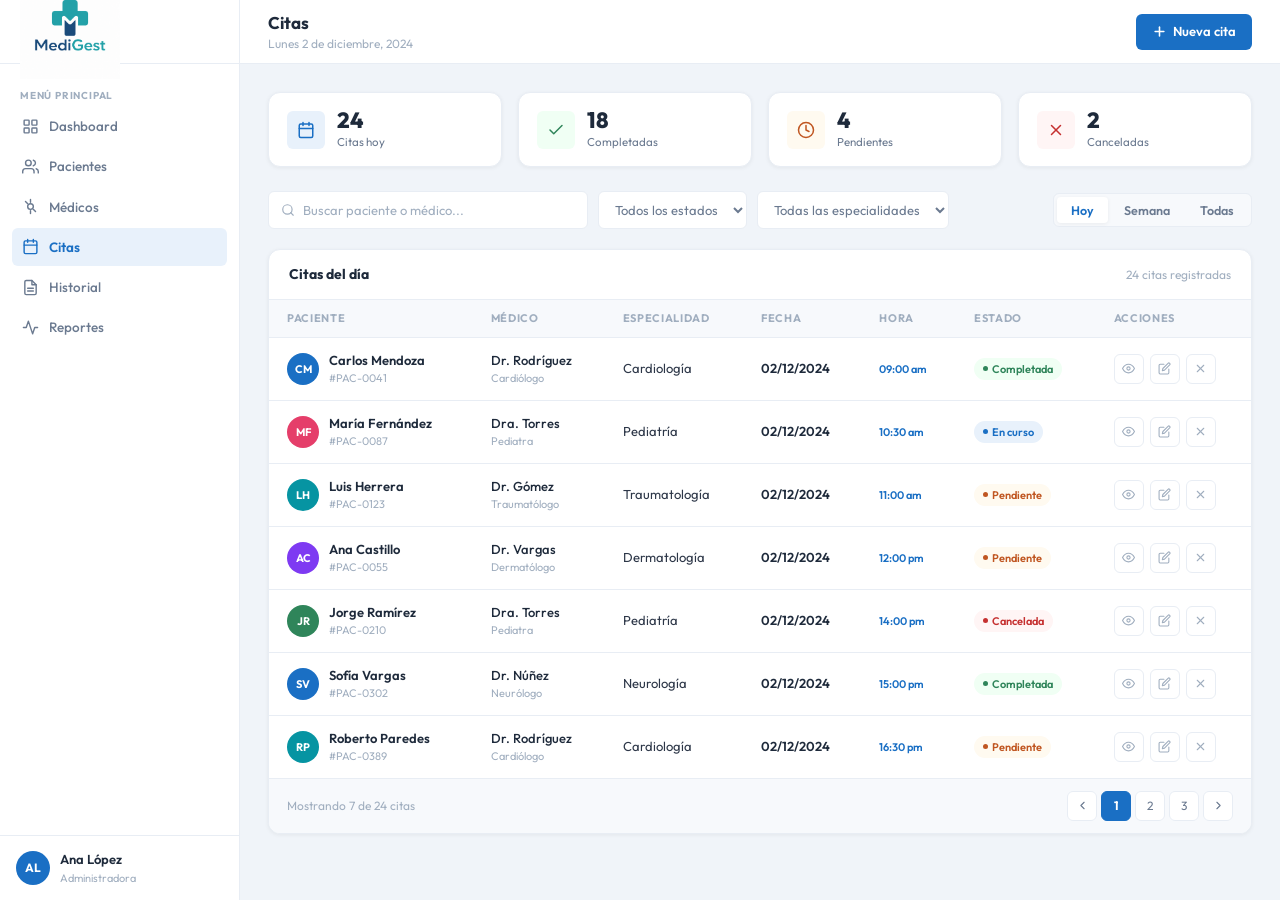
==== citas.html @ 6e798006 "mockup citas & new cita" ====
<!DOCTYPE html>
<html lang="es">
<head>
  <!-- ============================================================
       SISTEMA DE GESTIÓN DE CITAS MÉDICAS
       Página: Gestión de Citas
       Archivo: citas.html
       ============================================================ -->
  <meta charset="UTF-8" />
  <meta name="viewport" content="width=device-width, initial-scale=1.0" />
  <title>Citas — MediCitas</title>
  <link rel="preconnect" href="https://fonts.googleapis.com" />
  <link rel="preconnect" href="https://fonts.gstatic.com" crossorigin />
  <link href="https://fonts.googleapis.com/css2?family=Outfit:wght@400;500;600;700;800&display=swap" rel="stylesheet" />
  <link rel="stylesheet" href="styles/citas.css" />
</head>
<body>

<div class="layout">

  <!-- ========================
       SIDEBAR
       ======================== -->
  <aside class="sidebar">

    <div class="sidebar__logo">
     <div class="brand-logo__text">
         <a href="./index.html">
          <img class="brand-logo__image" src="./assets/logoMediGest-white.png" alt="logo">
        </a>
        </div>
    </div>

    <nav class="sidebar__nav">
      <p class="nav-section-label">Menú principal</p>

      <a href="dashboard.html" class="nav-item">
        <svg viewBox="0 0 24 24" fill="none" stroke="currentColor" stroke-width="2"
             stroke-linecap="round" stroke-linejoin="round">
          <rect x="3" y="3" width="7" height="7" rx="1"/><rect x="14" y="3" width="7" height="7" rx="1"/>
          <rect x="3" y="14" width="7" height="7" rx="1"/><rect x="14" y="14" width="7" height="7" rx="1"/>
        </svg>
        Dashboard
      </a>

      <a href="pacientes.html" class="nav-item">
        <svg viewBox="0 0 24 24" fill="none" stroke="currentColor" stroke-width="2"
             stroke-linecap="round" stroke-linejoin="round">
          <path d="M17 21v-2a4 4 0 0 0-4-4H5a4 4 0 0 0-4 4v2"/>
          <circle cx="9" cy="7" r="4"/>
          <path d="M23 21v-2a4 4 0 0 0-3-3.87M16 3.13a4 4 0 0 1 0 7.75"/>
        </svg>
        Pacientes
      </a>

      <a href="medicos.html" class="nav-item">
        <svg viewBox="0 0 24 24" fill="none" stroke="currentColor" stroke-width="2"
             stroke-linecap="round" stroke-linejoin="round">
          <path d="M12 2v4M12 18v4M4.93 4.93l2.83 2.83M16.24 16.24l2.83 2.83"/>
          <circle cx="12" cy="12" r="4"/>
        </svg>
        Médicos
      </a>

      <!-- Activo -->
      <a href="citas.html" class="nav-item active">
        <svg viewBox="0 0 24 24" fill="none" stroke="currentColor" stroke-width="2"
             stroke-linecap="round" stroke-linejoin="round">
          <rect x="3" y="4" width="18" height="18" rx="2"/>
          <path d="M16 2v4M8 2v4M3 10h18"/>
        </svg>
        Citas
      </a>

      <a href="historial.html" class="nav-item">
        <svg viewBox="0 0 24 24" fill="none" stroke="currentColor" stroke-width="2"
             stroke-linecap="round" stroke-linejoin="round">
          <path d="M14 2H6a2 2 0 0 0-2 2v16a2 2 0 0 0 2 2h12a2 2 0 0 0 2-2V8z"/>
          <polyline points="14,2 14,8 20,8"/>
          <line x1="8" y1="13" x2="16" y2="13"/>
          <line x1="8" y1="17" x2="16" y2="17"/>
        </svg>
        Historial
      </a>

      <a href="reportes.html" class="nav-item">
        <svg viewBox="0 0 24 24" fill="none" stroke="currentColor" stroke-width="2"
             stroke-linecap="round" stroke-linejoin="round">
          <polyline points="22,12 18,12 15,21 9,3 6,12 2,12"/>
        </svg>
        Reportes
      </a>

    </nav>

    <div class="sidebar__user">
      <div class="sidebar__user-avatar">AL</div>
      <div>
        <div class="sidebar__user-name">Ana López</div>
        <div class="sidebar__user-role">Administradora</div>
      </div>
    </div>

  </aside>

  <!-- ========================
       CONTENIDO PRINCIPAL
       ======================== -->
  <div class="layout__main">

    <!-- Header -->
    <header class="header">
      <div>
        <div class="header__title">Citas</div>
        <div class="header__subtitle">Lunes 2 de diciembre, 2024</div>
      </div>
      <div class="header__right">
        <a href="./new-cita.html" class="btn-primary" type="button">
          <svg viewBox="0 0 24 24" fill="none" stroke="currentColor" stroke-width="2.5"
               stroke-linecap="round" stroke-linejoin="round">
            <line x1="12" y1="5" x2="12" y2="19"/>
            <line x1="5" y1="12" x2="19" y2="12"/>
          </svg>
          Nueva cita
        </a>
      </div>
    </header>

    <main class="page-content">

      <!-- Stats rápidas -->
      <div class="stats-row">

        <div class="stat-mini">
          <div class="stat-mini__icon stat-mini__icon--blue">
            <svg viewBox="0 0 24 24" fill="none" stroke="currentColor" stroke-width="2"
                 stroke-linecap="round" stroke-linejoin="round">
              <rect x="3" y="4" width="18" height="18" rx="2"/>
              <path d="M16 2v4M8 2v4M3 10h18"/>
            </svg>
          </div>
          <div>
            <div class="stat-mini__value">24</div>
            <div class="stat-mini__label">Citas hoy</div>
          </div>
        </div>

        <div class="stat-mini">
          <div class="stat-mini__icon stat-mini__icon--green">
            <svg viewBox="0 0 24 24" fill="none" stroke="currentColor" stroke-width="2"
                 stroke-linecap="round" stroke-linejoin="round">
              <polyline points="20,6 9,17 4,12"/>
            </svg>
          </div>
          <div>
            <div class="stat-mini__value">18</div>
            <div class="stat-mini__label">Completadas</div>
          </div>
        </div>

        <div class="stat-mini">
          <div class="stat-mini__icon stat-mini__icon--orange">
            <svg viewBox="0 0 24 24" fill="none" stroke="currentColor" stroke-width="2"
                 stroke-linecap="round" stroke-linejoin="round">
              <circle cx="12" cy="12" r="10"/>
              <polyline points="12,6 12,12 16,14"/>
            </svg>
          </div>
          <div>
            <div class="stat-mini__value">4</div>
            <div class="stat-mini__label">Pendientes</div>
          </div>
        </div>

        <div class="stat-mini">
          <div class="stat-mini__icon stat-mini__icon--red">
            <svg viewBox="0 0 24 24" fill="none" stroke="currentColor" stroke-width="2"
                 stroke-linecap="round" stroke-linejoin="round">
              <line x1="18" y1="6" x2="6" y2="18"/>
              <line x1="6" y1="6" x2="18" y2="18"/>
            </svg>
          </div>
          <div>
            <div class="stat-mini__value">2</div>
            <div class="stat-mini__label">Canceladas</div>
          </div>
        </div>

      </div>

      <!-- Toolbar -->
      <div class="toolbar">

        <div class="search-box">
          <svg viewBox="0 0 24 24" fill="none" stroke="currentColor" stroke-width="2"
               stroke-linecap="round" stroke-linejoin="round">
            <circle cx="11" cy="11" r="8"/>
            <line x1="21" y1="21" x2="16.65" y2="16.65"/>
          </svg>
          <input type="text" placeholder="Buscar paciente o médico..." />
        </div>

        <select class="filter-select">
          <option>Todos los estados</option>
          <option>Completada</option>
          <option>En curso</option>
          <option>Pendiente</option>
          <option>Cancelada</option>
        </select>

        <select class="filter-select">
          <option>Todas las especialidades</option>
          <option>Cardiología</option>
          <option>Pediatría</option>
          <option>Traumatología</option>
          <option>Dermatología</option>
          <option>Neurología</option>
        </select>

        <!-- Tabs de vista -->
        <div class="view-tabs">
          <button class="view-tab active" type="button">Hoy</button>
          <button class="view-tab" type="button">Semana</button>
          <button class="view-tab" type="button">Todas</button>
        </div>

      </div>

      <!-- Tabla de citas -->
      <div class="table-card">

        <div class="table-card__header">
          <span class="table-card__title">Citas del día</span>
          <span class="table-card__count">24 citas registradas</span>
        </div>

        <div class="table-wrap">
          <table>
            <thead>
              <tr>
                <th>Paciente</th>
                <th>Médico</th>
                <th>Especialidad</th>
                <th>Fecha</th>
                <th>Hora</th>
                <th>Estado</th>
                <th>Acciones</th>
              </tr>
            </thead>
            <tbody>

              <!-- Fila 1 -->
              <tr>
                <td>
                  <div class="cell-patient">
                    <div class="cell-avatar cell-avatar--blue">CM</div>
                    <div>
                      <div class="cell-name">Carlos Mendoza</div>
                      <div class="cell-sub">#PAC-0041</div>
                    </div>
                  </div>
                </td>
                <td>
                  <div class="cell-doctor">Dr. Rodríguez</div>
                  <div class="cell-spec">Cardiólogo</div>
                </td>
                <td>Cardiología</td>
                <td>
                  <div class="cell-date">02/12/2024</div>
                </td>
                <td>
                  <div class="cell-time">09:00 am</div>
                </td>
                <td><span class="badge badge--green">Completada</span></td>
                <td>
                  <div class="row-actions">
                    <button class="action-btn" type="button" title="Ver detalle">
                      <svg viewBox="0 0 24 24" fill="none" stroke="currentColor" stroke-width="2"
                           stroke-linecap="round" stroke-linejoin="round">
                        <path d="M1 12s4-8 11-8 11 8 11 8-4 8-11 8-11-8-11-8z"/>
                        <circle cx="12" cy="12" r="3"/>
                      </svg>
                    </button>
                    <button class="action-btn" type="button" title="Editar">
                      <svg viewBox="0 0 24 24" fill="none" stroke="currentColor" stroke-width="2"
                           stroke-linecap="round" stroke-linejoin="round">
                        <path d="M11 4H4a2 2 0 0 0-2 2v14a2 2 0 0 0 2 2h14a2 2 0 0 0 2-2v-7"/>
                        <path d="M18.5 2.5a2.121 2.121 0 0 1 3 3L12 15l-4 1 1-4 9.5-9.5z"/>
                      </svg>
                    </button>
                    <button class="action-btn action-btn--danger" type="button" title="Cancelar">
                      <svg viewBox="0 0 24 24" fill="none" stroke="currentColor" stroke-width="2"
                           stroke-linecap="round" stroke-linejoin="round">
                        <line x1="18" y1="6" x2="6" y2="18"/>
                        <line x1="6" y1="6" x2="18" y2="18"/>
                      </svg>
                    </button>
                  </div>
                </td>
              </tr>

              <!-- Fila 2 -->
              <tr>
                <td>
                  <div class="cell-patient">
                    <div class="cell-avatar cell-avatar--rose">MF</div>
                    <div>
                      <div class="cell-name">María Fernández</div>
                      <div class="cell-sub">#PAC-0087</div>
                    </div>
                  </div>
                </td>
                <td>
                  <div class="cell-doctor">Dra. Torres</div>
                  <div class="cell-spec">Pediatra</div>
                </td>
                <td>Pediatría</td>
                <td><div class="cell-date">02/12/2024</div></td>
                <td><div class="cell-time">10:30 am</div></td>
                <td><span class="badge badge--blue">En curso</span></td>
                <td>
                  <div class="row-actions">
                    <button class="action-btn" type="button" title="Ver detalle">
                      <svg viewBox="0 0 24 24" fill="none" stroke="currentColor" stroke-width="2"
                           stroke-linecap="round" stroke-linejoin="round">
                        <path d="M1 12s4-8 11-8 11 8 11 8-4 8-11 8-11-8-11-8z"/>
                        <circle cx="12" cy="12" r="3"/>
                      </svg>
                    </button>
                    <button class="action-btn" type="button" title="Editar">
                      <svg viewBox="0 0 24 24" fill="none" stroke="currentColor" stroke-width="2"
                           stroke-linecap="round" stroke-linejoin="round">
                        <path d="M11 4H4a2 2 0 0 0-2 2v14a2 2 0 0 0 2 2h14a2 2 0 0 0 2-2v-7"/>
                        <path d="M18.5 2.5a2.121 2.121 0 0 1 3 3L12 15l-4 1 1-4 9.5-9.5z"/>
                      </svg>
                    </button>
                    <button class="action-btn action-btn--danger" type="button" title="Cancelar">
                      <svg viewBox="0 0 24 24" fill="none" stroke="currentColor" stroke-width="2"
                           stroke-linecap="round" stroke-linejoin="round">
                        <line x1="18" y1="6" x2="6" y2="18"/>
                        <line x1="6" y1="6" x2="18" y2="18"/>
                      </svg>
                    </button>
                  </div>
                </td>
              </tr>

              <!-- Fila 3 -->
              <tr>
                <td>
                  <div class="cell-patient">
                    <div class="cell-avatar cell-avatar--teal">LH</div>
                    <div>
                      <div class="cell-name">Luis Herrera</div>
                      <div class="cell-sub">#PAC-0123</div>
                    </div>
                  </div>
                </td>
                <td>
                  <div class="cell-doctor">Dr. Gómez</div>
                  <div class="cell-spec">Traumatólogo</div>
                </td>
                <td>Traumatología</td>
                <td><div class="cell-date">02/12/2024</div></td>
                <td><div class="cell-time">11:00 am</div></td>
                <td><span class="badge badge--orange">Pendiente</span></td>
                <td>
                  <div class="row-actions">
                    <button class="action-btn" type="button" title="Ver detalle">
                      <svg viewBox="0 0 24 24" fill="none" stroke="currentColor" stroke-width="2"
                           stroke-linecap="round" stroke-linejoin="round">
                        <path d="M1 12s4-8 11-8 11 8 11 8-4 8-11 8-11-8-11-8z"/>
                        <circle cx="12" cy="12" r="3"/>
                      </svg>
                    </button>
                    <button class="action-btn" type="button" title="Editar">
                      <svg viewBox="0 0 24 24" fill="none" stroke="currentColor" stroke-width="2"
                           stroke-linecap="round" stroke-linejoin="round">
                        <path d="M11 4H4a2 2 0 0 0-2 2v14a2 2 0 0 0 2 2h14a2 2 0 0 0 2-2v-7"/>
                        <path d="M18.5 2.5a2.121 2.121 0 0 1 3 3L12 15l-4 1 1-4 9.5-9.5z"/>
                      </svg>
                    </button>
                    <button class="action-btn action-btn--danger" type="button" title="Cancelar">
                      <svg viewBox="0 0 24 24" fill="none" stroke="currentColor" stroke-width="2"
                           stroke-linecap="round" stroke-linejoin="round">
                        <line x1="18" y1="6" x2="6" y2="18"/>
                        <line x1="6" y1="6" x2="18" y2="18"/>
                      </svg>
                    </button>
                  </div>
                </td>
              </tr>

              <!-- Fila 4 -->
              <tr>
                <td>
                  <div class="cell-patient">
                    <div class="cell-avatar cell-avatar--purple">AC</div>
                    <div>
                      <div class="cell-name">Ana Castillo</div>
                      <div class="cell-sub">#PAC-0055</div>
                    </div>
                  </div>
                </td>
                <td>
                  <div class="cell-doctor">Dr. Vargas</div>
                  <div class="cell-spec">Dermatólogo</div>
                </td>
                <td>Dermatología</td>
                <td><div class="cell-date">02/12/2024</div></td>
                <td><div class="cell-time">12:00 pm</div></td>
                <td><span class="badge badge--orange">Pendiente</span></td>
                <td>
                  <div class="row-actions">
                    <button class="action-btn" type="button" title="Ver detalle">
                      <svg viewBox="0 0 24 24" fill="none" stroke="currentColor" stroke-width="2"
                           stroke-linecap="round" stroke-linejoin="round">
                        <path d="M1 12s4-8 11-8 11 8 11 8-4 8-11 8-11-8-11-8z"/>
                        <circle cx="12" cy="12" r="3"/>
                      </svg>
                    </button>
                    <button class="action-btn" type="button" title="Editar">
                      <svg viewBox="0 0 24 24" fill="none" stroke="currentColor" stroke-width="2"
                           stroke-linecap="round" stroke-linejoin="round">
                        <path d="M11 4H4a2 2 0 0 0-2 2v14a2 2 0 0 0 2 2h14a2 2 0 0 0 2-2v-7"/>
                        <path d="M18.5 2.5a2.121 2.121 0 0 1 3 3L12 15l-4 1 1-4 9.5-9.5z"/>
                      </svg>
                    </button>
                    <button class="action-btn action-btn--danger" type="button" title="Cancelar">
                      <svg viewBox="0 0 24 24" fill="none" stroke="currentColor" stroke-width="2"
                           stroke-linecap="round" stroke-linejoin="round">
                        <line x1="18" y1="6" x2="6" y2="18"/>
                        <line x1="6" y1="6" x2="18" y2="18"/>
                      </svg>
                    </button>
                  </div>
                </td>
              </tr>

              <!-- Fila 5 -->
              <tr>
                <td>
                  <div class="cell-patient">
                    <div class="cell-avatar cell-avatar--green">JR</div>
                    <div>
                      <div class="cell-name">Jorge Ramírez</div>
                      <div class="cell-sub">#PAC-0210</div>
                    </div>
                  </div>
                </td>
                <td>
                  <div class="cell-doctor">Dra. Torres</div>
                  <div class="cell-spec">Pediatra</div>
                </td>
                <td>Pediatría</td>
                <td><div class="cell-date">02/12/2024</div></td>
                <td><div class="cell-time">14:00 pm</div></td>
                <td><span class="badge badge--red">Cancelada</span></td>
                <td>
                  <div class="row-actions">
                    <button class="action-btn" type="button" title="Ver detalle">
                      <svg viewBox="0 0 24 24" fill="none" stroke="currentColor" stroke-width="2"
                           stroke-linecap="round" stroke-linejoin="round">
                        <path d="M1 12s4-8 11-8 11 8 11 8-4 8-11 8-11-8-11-8z"/>
                        <circle cx="12" cy="12" r="3"/>
                      </svg>
                    </button>
                    <button class="action-btn" type="button" title="Editar">
                      <svg viewBox="0 0 24 24" fill="none" stroke="currentColor" stroke-width="2"
                           stroke-linecap="round" stroke-linejoin="round">
                        <path d="M11 4H4a2 2 0 0 0-2 2v14a2 2 0 0 0 2 2h14a2 2 0 0 0 2-2v-7"/>
                        <path d="M18.5 2.5a2.121 2.121 0 0 1 3 3L12 15l-4 1 1-4 9.5-9.5z"/>
                      </svg>
                    </button>
                    <button class="action-btn action-btn--danger" type="button" title="Cancelar">
                      <svg viewBox="0 0 24 24" fill="none" stroke="currentColor" stroke-width="2"
                           stroke-linecap="round" stroke-linejoin="round">
                        <line x1="18" y1="6" x2="6" y2="18"/>
                        <line x1="6" y1="6" x2="18" y2="18"/>
                      </svg>
                    </button>
                  </div>
                </td>
              </tr>

              <!-- Fila 6 -->
              <tr>
                <td>
                  <div class="cell-patient">
                    <div class="cell-avatar cell-avatar--blue">SV</div>
                    <div>
                      <div class="cell-name">Sofía Vargas</div>
                      <div class="cell-sub">#PAC-0302</div>
                    </div>
                  </div>
                </td>
                <td>
                  <div class="cell-doctor">Dr. Núñez</div>
                  <div class="cell-spec">Neurólogo</div>
                </td>
                <td>Neurología</td>
                <td><div class="cell-date">02/12/2024</div></td>
                <td><div class="cell-time">15:00 pm</div></td>
                <td><span class="badge badge--green">Completada</span></td>
                <td>
                  <div class="row-actions">
                    <button class="action-btn" type="button" title="Ver detalle">
                      <svg viewBox="0 0 24 24" fill="none" stroke="currentColor" stroke-width="2"
                           stroke-linecap="round" stroke-linejoin="round">
                        <path d="M1 12s4-8 11-8 11 8 11 8-4 8-11 8-11-8-11-8z"/>
                        <circle cx="12" cy="12" r="3"/>
                      </svg>
                    </button>
                    <button class="action-btn" type="button" title="Editar">
                      <svg viewBox="0 0 24 24" fill="none" stroke="currentColor" stroke-width="2"
                           stroke-linecap="round" stroke-linejoin="round">
                        <path d="M11 4H4a2 2 0 0 0-2 2v14a2 2 0 0 0 2 2h14a2 2 0 0 0 2-2v-7"/>
                        <path d="M18.5 2.5a2.121 2.121 0 0 1 3 3L12 15l-4 1 1-4 9.5-9.5z"/>
                      </svg>
                    </button>
                    <button class="action-btn action-btn--danger" type="button" title="Cancelar">
                      <svg viewBox="0 0 24 24" fill="none" stroke="currentColor" stroke-width="2"
                           stroke-linecap="round" stroke-linejoin="round">
                        <line x1="18" y1="6" x2="6" y2="18"/>
                        <line x1="6" y1="6" x2="18" y2="18"/>
                      </svg>
                    </button>
                  </div>
                </td>
              </tr>

              <!-- Fila 7 -->
              <tr>
                <td>
                  <div class="cell-patient">
                    <div class="cell-avatar cell-avatar--teal">RP</div>
                    <div>
                      <div class="cell-name">Roberto Paredes</div>
                      <div class="cell-sub">#PAC-0389</div>
                    </div>
                  </div>
                </td>
                <td>
                  <div class="cell-doctor">Dr. Rodríguez</div>
                  <div class="cell-spec">Cardiólogo</div>
                </td>
                <td>Cardiología</td>
                <td><div class="cell-date">02/12/2024</div></td>
                <td><div class="cell-time">16:30 pm</div></td>
                <td><span class="badge badge--orange">Pendiente</span></td>
                <td>
                  <div class="row-actions">
                    <button class="action-btn" type="button" title="Ver detalle">
                      <svg viewBox="0 0 24 24" fill="none" stroke="currentColor" stroke-width="2"
                           stroke-linecap="round" stroke-linejoin="round">
                        <path d="M1 12s4-8 11-8 11 8 11 8-4 8-11 8-11-8-11-8z"/>
                        <circle cx="12" cy="12" r="3"/>
                      </svg>
                    </button>
                    <button class="action-btn" type="button" title="Editar">
                      <svg viewBox="0 0 24 24" fill="none" stroke="currentColor" stroke-width="2"
                           stroke-linecap="round" stroke-linejoin="round">
                        <path d="M11 4H4a2 2 0 0 0-2 2v14a2 2 0 0 0 2 2h14a2 2 0 0 0 2-2v-7"/>
                        <path d="M18.5 2.5a2.121 2.121 0 0 1 3 3L12 15l-4 1 1-4 9.5-9.5z"/>
                      </svg>
                    </button>
                    <button class="action-btn action-btn--danger" type="button" title="Cancelar">
                      <svg viewBox="0 0 24 24" fill="none" stroke="currentColor" stroke-width="2"
                           stroke-linecap="round" stroke-linejoin="round">
                        <line x1="18" y1="6" x2="6" y2="18"/>
                        <line x1="6" y1="6" x2="18" y2="18"/>
                      </svg>
                    </button>
                  </div>
                </td>
              </tr>

            </tbody>
          </table>
        </div>

        <!-- Footer de la tabla -->
        <div class="table-footer">
          <span class="table-footer__info">Mostrando 7 de 24 citas</span>
          <div class="pagination">
            <button class="page-btn" type="button">
              <svg viewBox="0 0 24 24" fill="none" stroke="currentColor" stroke-width="2"
                   stroke-linecap="round" stroke-linejoin="round">
                <polyline points="15,18 9,12 15,6"/>
              </svg>
            </button>
            <button class="page-btn active" type="button">1</button>
            <button class="page-btn" type="button">2</button>
            <button class="page-btn" type="button">3</button>
            <button class="page-btn" type="button">
              <svg viewBox="0 0 24 24" fill="none" stroke="currentColor" stroke-width="2"
                   stroke-linecap="round" stroke-linejoin="round">
                <polyline points="9,18 15,12 9,6"/>
              </svg>
            </button>
          </div>
        </div>

      </div><!-- /.table-card -->

    </main>

  </div><!-- /.layout__main -->

</div><!-- /.layout -->

</body>
</html>
---- styles/citas.css ----
/* ============================================================
   SISTEMA DE GESTIÓN DE CITAS MÉDICAS
   Archivo: citas.css
   ============================================================ */

/* ============================================================
   1. VARIABLES GLOBALES
   ============================================================ */
:root {
  --color-primary:       #1A6FC4;
  --color-primary-dark:  #145899;
  --color-primary-light: #E8F1FB;
  --color-accent:        #2EAADC;

  --color-white:         #FFFFFF;
  --color-bg:            #F0F4F9;
  --color-gray-100:      #F7F9FC;
  --color-gray-200:      #E8EDF4;
  --color-gray-400:      #A0AEBF;
  --color-gray-600:      #6B7A90;
  --color-gray-800:      #2D3748;
  --color-text:          #1E2A3B;

  --color-green:         #2F855A;
  --color-green-light:   #F0FFF4;
  --color-orange:        #C05621;
  --color-orange-light:  #FFFAF0;
  --color-red:           #C53030;
  --color-red-light:     #FFF5F5;
  --color-blue-light:    #EBF8FF;
  --color-blue:          #2B6CB0;

  --font-main:           'Outfit', 'Segoe UI', sans-serif;

  --sidebar-width:       240px;
  --header-height:       64px;

  --radius-sm:  6px;
  --radius-md:  12px;

  --shadow-sm:  0 1px 4px rgba(0,0,0,0.06);
  --shadow-md:  0 4px 12px rgba(0,0,0,0.08);
}

/* ============================================================
   2. RESET
   ============================================================ */
*, *::before, *::after { box-sizing: border-box; margin: 0; padding: 0; }

body {
  font-family: var(--font-main);
  background: var(--color-bg);
  color: var(--color-text);
  font-size: 14px;
  line-height: 1.5;
}

a  { text-decoration: none; color: inherit; }
ul { list-style: none; }

/* ============================================================
   3. LAYOUT
   ============================================================ */
.layout       { display: flex; min-height: 100vh; }
.layout__main { margin-left: var(--sidebar-width); flex: 1; display: flex; flex-direction: column; }
.page-content { padding: 28px; flex: 1; }

/* ============================================================
   4. SIDEBAR
   ============================================================ */
.sidebar {
  width: var(--sidebar-width);
  background: var(--color-white);
  border-right: 1px solid var(--color-gray-200);
  position: fixed;
  top: 0; left: 0;
  height: 100vh;
  display: flex;
  flex-direction: column;
  z-index: 100;
}

.brand-logo__image{
  width: 100px;
}
.sidebar__logo {
  height: var(--header-height);
  display: flex; align-items: center; gap: 10px;
  padding: 0 20px;
  border-bottom: 1px solid var(--color-gray-200);
}

.sidebar__logo-icon {
  width: 34px; height: 34px;
  background: var(--color-primary);
  border-radius: var(--radius-sm);
  display: flex; align-items: center; justify-content: center;
}

.sidebar__logo-icon svg { width: 18px; height: 18px; color: var(--color-white); }
.sidebar__logo-text     { font-size: 16px; font-weight: 700; }

.sidebar__nav { padding: 16px 12px; flex: 1; }

.nav-section-label {
  font-size: 10px; font-weight: 700; text-transform: uppercase;
  letter-spacing: 0.08em; color: var(--color-gray-400);
  padding: 8px 8px 4px;
}

.nav-item {
  display: flex; align-items: center; gap: 10px;
  padding: 9px 10px; border-radius: var(--radius-sm);
  color: var(--color-gray-600); font-size: 13.5px; font-weight: 500;
  cursor: pointer; transition: background 0.15s, color 0.15s;
  margin-bottom: 2px;
}

.nav-item:hover  { background: var(--color-gray-100); color: var(--color-text); }
.nav-item.active { background: var(--color-primary-light); color: var(--color-primary); font-weight: 600; }
.nav-item svg    { width: 17px; height: 17px; flex-shrink: 0; }

.sidebar__user {
  padding: 14px 16px;
  border-top: 1px solid var(--color-gray-200);
  display: flex; align-items: center; gap: 10px;
}

.sidebar__user-avatar {
  width: 34px; height: 34px; border-radius: 50%;
  background: var(--color-primary);
  display: flex; align-items: center; justify-content: center;
  font-size: 12px; font-weight: 700; color: var(--color-white); flex-shrink: 0;
}

.sidebar__user-name { font-size: 13px; font-weight: 600; color: var(--color-text); }
.sidebar__user-role { font-size: 11px; color: var(--color-gray-400); }

/* ============================================================
   5. HEADER
   ============================================================ */
.header {
  height: var(--header-height);
  background: var(--color-white);
  border-bottom: 1px solid var(--color-gray-200);
  display: flex; align-items: center; justify-content: space-between;
  padding: 0 28px;
  position: sticky; top: 0; z-index: 50;
}

.header__title    { font-size: 17px; font-weight: 700; color: var(--color-text); }
.header__subtitle { font-size: 12px; color: var(--color-gray-400); }
.header__right    { display: flex; align-items: center; gap: 10px; }

.btn-primary {
  display: inline-flex; align-items: center; gap: 6px;
  height: 36px; padding: 0 16px;
  background: var(--color-primary); color: var(--color-white);
  border: none; border-radius: var(--radius-sm);
  font-family: inherit; font-size: 13px; font-weight: 600;
  cursor: pointer; transition: background 0.15s;
}

.btn-primary:hover { background: var(--color-primary-dark); }
.btn-primary svg   { width: 15px; height: 15px; }

/* ============================================================
   6. STATS RÁPIDAS
   ============================================================ */
.stats-row {
  display: grid;
  grid-template-columns: repeat(4, 1fr);
  gap: 16px;
  margin-bottom: 24px;
}

.stat-mini {
  background: var(--color-white);
  border: 1px solid var(--color-gray-200);
  border-radius: var(--radius-md);
  padding: 16px 18px;
  box-shadow: var(--shadow-sm);
  display: flex; align-items: center; gap: 12px;
}

.stat-mini__icon {
  width: 38px; height: 38px;
  border-radius: var(--radius-sm);
  display: flex; align-items: center; justify-content: center;
  flex-shrink: 0;
}

.stat-mini__icon svg { width: 18px; height: 18px; }

.stat-mini__icon--blue   { background: var(--color-primary-light); color: var(--color-primary); }
.stat-mini__icon--green  { background: var(--color-green-light);   color: var(--color-green); }
.stat-mini__icon--orange { background: var(--color-orange-light);  color: var(--color-orange); }
.stat-mini__icon--red    { background: var(--color-red-light);     color: var(--color-red); }

.stat-mini__value { font-size: 22px; font-weight: 800; color: var(--color-text); line-height: 1; }
.stat-mini__label { font-size: 11.5px; color: var(--color-gray-600); margin-top: 2px; }

/* ============================================================
   7. TOOLBAR (búsqueda + filtros)
   ============================================================ */
.toolbar {
  display: flex; align-items: center; gap: 10px;
  margin-bottom: 20px; flex-wrap: wrap;
}

.search-box {
  display: flex; align-items: center; gap: 8px;
  background: var(--color-white);
  border: 1px solid var(--color-gray-200);
  border-radius: var(--radius-sm);
  padding: 0 12px; height: 38px;
  flex: 1; max-width: 320px;
}

.search-box svg   { width: 14px; height: 14px; color: var(--color-gray-400); flex-shrink: 0; }
.search-box input { border: none; outline: none; background: none; font-family: inherit; font-size: 13px; color: var(--color-text); width: 100%; }
.search-box input::placeholder { color: var(--color-gray-400); }

.filter-select {
  height: 38px; padding: 0 12px;
  border: 1px solid var(--color-gray-200);
  border-radius: var(--radius-sm);
  background: var(--color-white);
  font-family: inherit; font-size: 13px;
  color: var(--color-gray-600); cursor: pointer; outline: none;
}

/* Tabs de vista (hoy / semana / todas) */
.view-tabs {
  display: flex;
  background: var(--color-gray-100);
  border: 1px solid var(--color-gray-200);
  border-radius: var(--radius-sm);
  padding: 3px;
  margin-left: auto;
  gap: 2px;
}

.view-tab {
  padding: 5px 14px;
  border-radius: 4px;
  font-size: 12.5px; font-weight: 600;
  color: var(--color-gray-600);
  cursor: pointer; border: none; background: none;
  font-family: inherit;
  transition: background 0.15s, color 0.15s;
}

.view-tab.active { background: var(--color-white); color: var(--color-primary); box-shadow: var(--shadow-sm); }

/* ============================================================
   8. TABLA DE CITAS
   ============================================================ */
.table-card {
  background: var(--color-white);
  border: 1px solid var(--color-gray-200);
  border-radius: var(--radius-md);
  box-shadow: var(--shadow-sm);
  overflow: hidden;
}

.table-card__header {
  padding: 14px 20px;
  border-bottom: 1px solid var(--color-gray-200);
  display: flex; align-items: center; justify-content: space-between;
}

.table-card__title { font-size: 14px; font-weight: 700; color: var(--color-text); }
.table-card__count { font-size: 12px; color: var(--color-gray-400); }

.table-wrap { overflow-x: auto; }

table { width: 100%; border-collapse: collapse; }

thead th {
  font-size: 11px; font-weight: 700;
  text-transform: uppercase; letter-spacing: 0.06em;
  color: var(--color-gray-400);
  padding: 10px 18px; text-align: left;
  background: var(--color-gray-100);
  border-bottom: 1px solid var(--color-gray-200);
  white-space: nowrap;
}

tbody td {
  padding: 13px 18px;
  font-size: 13px; color: var(--color-gray-800);
  border-bottom: 1px solid var(--color-gray-200);
  vertical-align: middle;
}

tbody tr:last-child td { border-bottom: none; }
tbody tr:hover         { background: var(--color-gray-100); }

/* Celda paciente con avatar */
.cell-patient {
  display: flex; align-items: center; gap: 10px;
}

.cell-avatar {
  width: 32px; height: 32px; border-radius: 50%;
  display: flex; align-items: center; justify-content: center;
  font-size: 11px; font-weight: 700; color: var(--color-white);
  flex-shrink: 0;
}

.cell-avatar--blue   { background: var(--color-primary); }
.cell-avatar--teal   { background: #0694A2; }
.cell-avatar--purple { background: #7E3AF2; }
.cell-avatar--rose   { background: #E53E6A; }
.cell-avatar--green  { background: var(--color-green); }

.cell-name { font-weight: 600; color: var(--color-text); font-size: 13px; }
.cell-sub  { font-size: 11px; color: var(--color-gray-400); }

/* Celda médico */
.cell-doctor { font-size: 13px; color: var(--color-text); font-weight: 500; }
.cell-spec   { font-size: 11px; color: var(--color-gray-400); }

/* Celda fecha/hora */
.cell-date { font-size: 13px; font-weight: 600; color: var(--color-text); }
.cell-time { font-size: 11px; color: var(--color-primary); font-weight: 600; }

/* ============================================================
   9. BADGES
   ============================================================ */
.badge {
  display: inline-flex; align-items: center; gap: 4px;
  padding: 3px 9px; border-radius: 99px;
  font-size: 11px; font-weight: 600; white-space: nowrap;
}

.badge::before {
  content: ''; width: 5px; height: 5px;
  border-radius: 50%; background: currentColor;
}

.badge--green  { background: var(--color-green-light);  color: var(--color-green); }
.badge--orange { background: var(--color-orange-light); color: var(--color-orange); }
.badge--blue   { background: var(--color-primary-light);color: var(--color-primary); }
.badge--red    { background: var(--color-red-light);    color: var(--color-red); }

/* ============================================================
   10. ACCIONES POR FILA
   ============================================================ */
.row-actions { display: flex; align-items: center; gap: 6px; }

.action-btn {
  width: 30px; height: 30px;
  border-radius: var(--radius-sm);
  border: 1px solid var(--color-gray-200);
  background: var(--color-white);
  display: flex; align-items: center; justify-content: center;
  cursor: pointer; color: var(--color-gray-400);
  transition: background 0.15s, color 0.15s, border-color 0.15s;
}

.action-btn svg { width: 13px; height: 13px; }

.action-btn:hover              { background: var(--color-primary-light); color: var(--color-primary); border-color: var(--color-primary); }
.action-btn--danger:hover      { background: var(--color-red-light);     color: var(--color-red);     border-color: var(--color-red); }

/* ============================================================
   11. PAGINACIÓN
   ============================================================ */
.table-footer {
  display: flex; align-items: center; justify-content: space-between;
  padding: 12px 18px;
  border-top: 1px solid var(--color-gray-200);
  background: var(--color-gray-100);
}

.table-footer__info { font-size: 12px; color: var(--color-gray-400); }

.pagination { display: flex; gap: 4px; }

.page-btn {
  width: 30px; height: 30px;
  border-radius: var(--radius-sm);
  border: 1px solid var(--color-gray-200);
  background: var(--color-white);
  font-family: inherit; font-size: 12px;
  color: var(--color-gray-600);
  cursor: pointer;
  display: flex; align-items: center; justify-content: center;
  transition: background 0.15s, color 0.15s;
}

.page-btn:hover  { background: var(--color-primary-light); color: var(--color-primary); }
.page-btn.active { background: var(--color-primary); color: var(--color-white); border-color: var(--color-primary); font-weight: 700; }
.page-btn svg    { width: 13px; height: 13px; }

/* ============================================================
   12. RESPONSIVE
   ============================================================ */
@media (max-width: 1100px) {
  .stats-row { grid-template-columns: repeat(2, 1fr); }
}

@media (max-width: 768px) {
  .sidebar      { display: none; }
  .layout__main { margin-left: 0; }
  .stats-row    { grid-template-columns: 1fr 1fr; }
  .view-tabs    { display: none; }
}
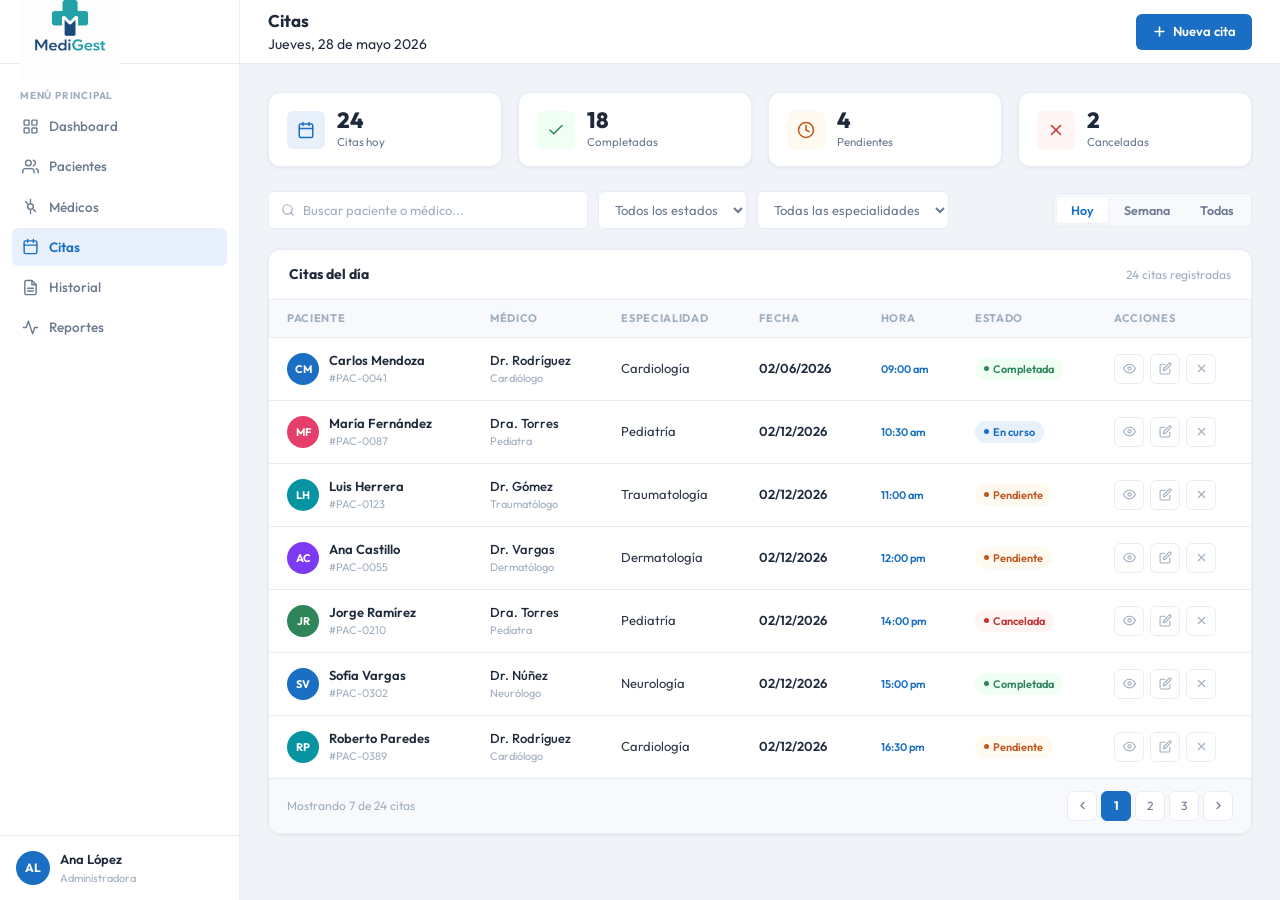
==== commit 7ab0384a: "modify date" ====
--- a/citas.html
+++ b/citas.html
@@ -112,7 +112,7 @@
     <header class="header">
       <div>
         <div class="header__title">Citas</div>
-        <div class="header__subtitle">Lunes 2 de diciembre, 2024</div>
+          <span class="header__date">Jueves, 28 de mayo 2026</span>
       </div>
       <div class="header__right">
         <a href="./new-cita.html" class="btn-primary" type="button">
@@ -266,7 +266,7 @@
                 </td>
                 <td>Cardiología</td>
                 <td>
-                  <div class="cell-date">02/12/2024</div>
+                  <div class="cell-date">02/06/2026</div>
                 </td>
                 <td>
                   <div class="cell-time">09:00 am</div>
@@ -315,7 +315,7 @@
                   <div class="cell-spec">Pediatra</div>
                 </td>
                 <td>Pediatría</td>
-                <td><div class="cell-date">02/12/2024</div></td>
+                <td><div class="cell-date">02/12/2026</div></td>
                 <td><div class="cell-time">10:30 am</div></td>
                 <td><span class="badge badge--blue">En curso</span></td>
                 <td>
@@ -361,7 +361,7 @@
                   <div class="cell-spec">Traumatólogo</div>
                 </td>
                 <td>Traumatología</td>
-                <td><div class="cell-date">02/12/2024</div></td>
+                <td><div class="cell-date">02/12/2026</div></td>
                 <td><div class="cell-time">11:00 am</div></td>
                 <td><span class="badge badge--orange">Pendiente</span></td>
                 <td>
@@ -407,7 +407,7 @@
                   <div class="cell-spec">Dermatólogo</div>
                 </td>
                 <td>Dermatología</td>
-                <td><div class="cell-date">02/12/2024</div></td>
+                <td><div class="cell-date">02/12/2026</div></td>
                 <td><div class="cell-time">12:00 pm</div></td>
                 <td><span class="badge badge--orange">Pendiente</span></td>
                 <td>
@@ -453,7 +453,7 @@
                   <div class="cell-spec">Pediatra</div>
                 </td>
                 <td>Pediatría</td>
-                <td><div class="cell-date">02/12/2024</div></td>
+                <td><div class="cell-date">02/12/2026</div></td>
                 <td><div class="cell-time">14:00 pm</div></td>
                 <td><span class="badge badge--red">Cancelada</span></td>
                 <td>
@@ -499,7 +499,7 @@
                   <div class="cell-spec">Neurólogo</div>
                 </td>
                 <td>Neurología</td>
-                <td><div class="cell-date">02/12/2024</div></td>
+                <td><div class="cell-date">02/12/2026</div></td>
                 <td><div class="cell-time">15:00 pm</div></td>
                 <td><span class="badge badge--green">Completada</span></td>
                 <td>
@@ -545,7 +545,7 @@
                   <div class="cell-spec">Cardiólogo</div>
                 </td>
                 <td>Cardiología</td>
-                <td><div class="cell-date">02/12/2024</div></td>
+                <td><div class="cell-date">02/12/2026</div></td>
                 <td><div class="cell-time">16:30 pm</div></td>
                 <td><span class="badge badge--orange">Pendiente</span></td>
                 <td>
--- a/styles/citas.css
+++ b/styles/citas.css
@@ -65,6 +65,7 @@
 .layout__main { margin-left: var(--sidebar-width); flex: 1; display: flex; flex-direction: column; }
 .page-content { padding: 28px; flex: 1; }
 
+
 /* ============================================================
    4. SIDEBAR
    ============================================================ */
@@ -80,9 +81,6 @@
   z-index: 100;
 }
 
-.brand-logo__image{
-  width: 100px;
-}
 .sidebar__logo {
   height: var(--header-height);
   display: flex; align-items: center; gap: 10px;
@@ -125,7 +123,9 @@
   border-top: 1px solid var(--color-gray-200);
   display: flex; align-items: center; gap: 10px;
 }
-
+.brand-logo__image{
+  width: 100px;
+}
 .sidebar__user-avatar {
   width: 34px; height: 34px; border-radius: 50%;
   background: var(--color-primary);
